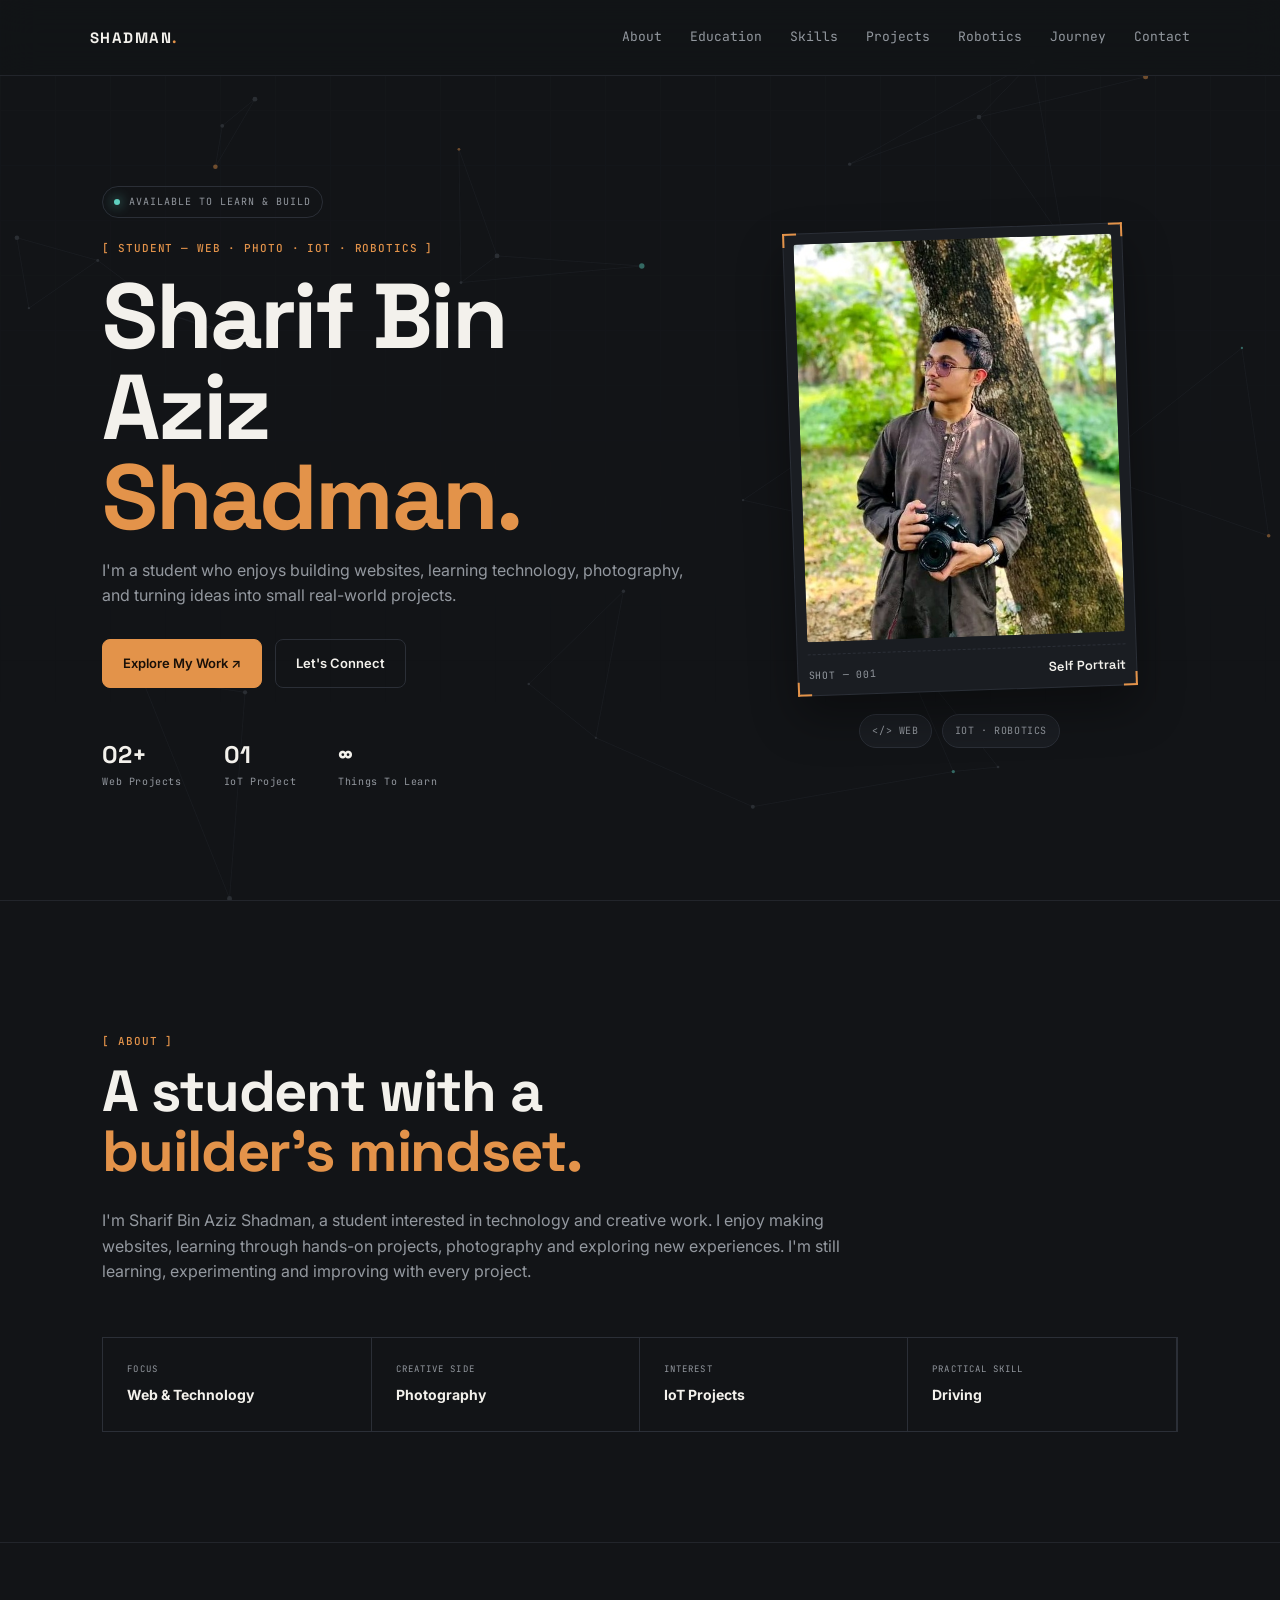
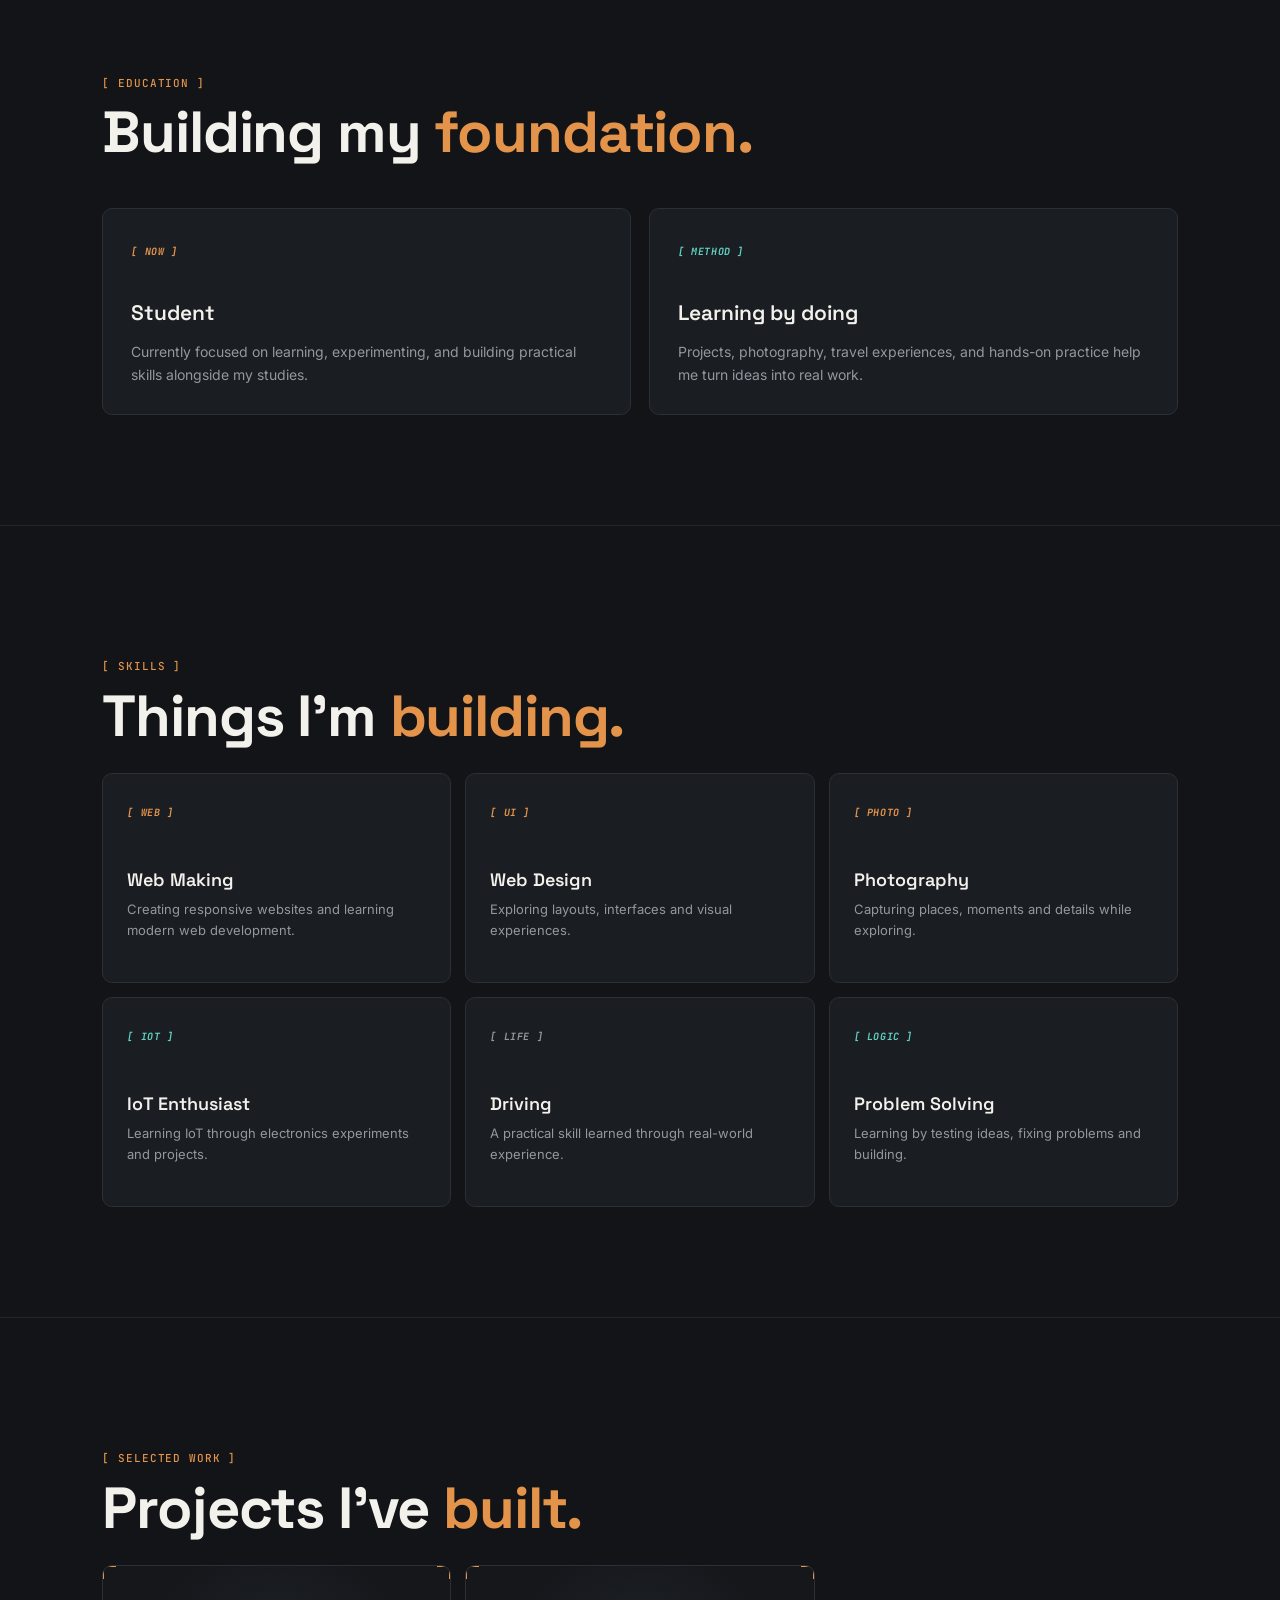
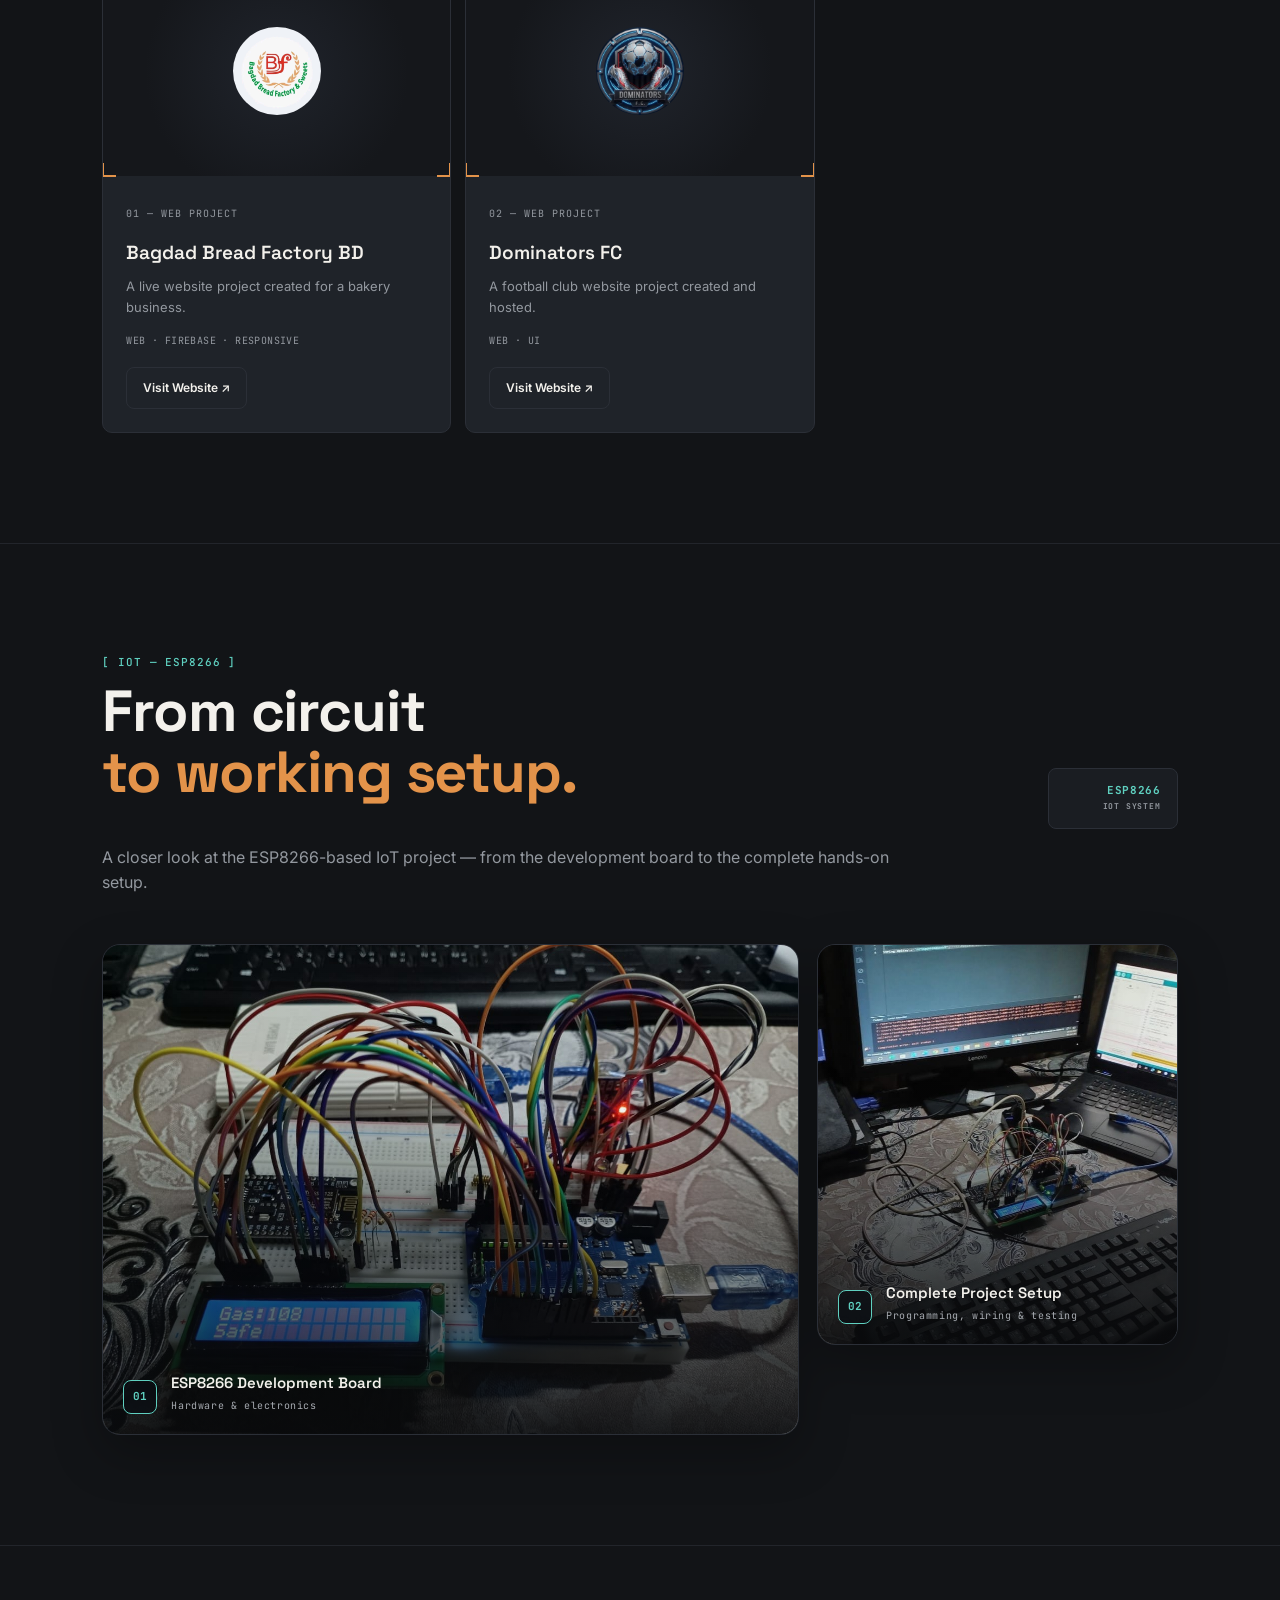
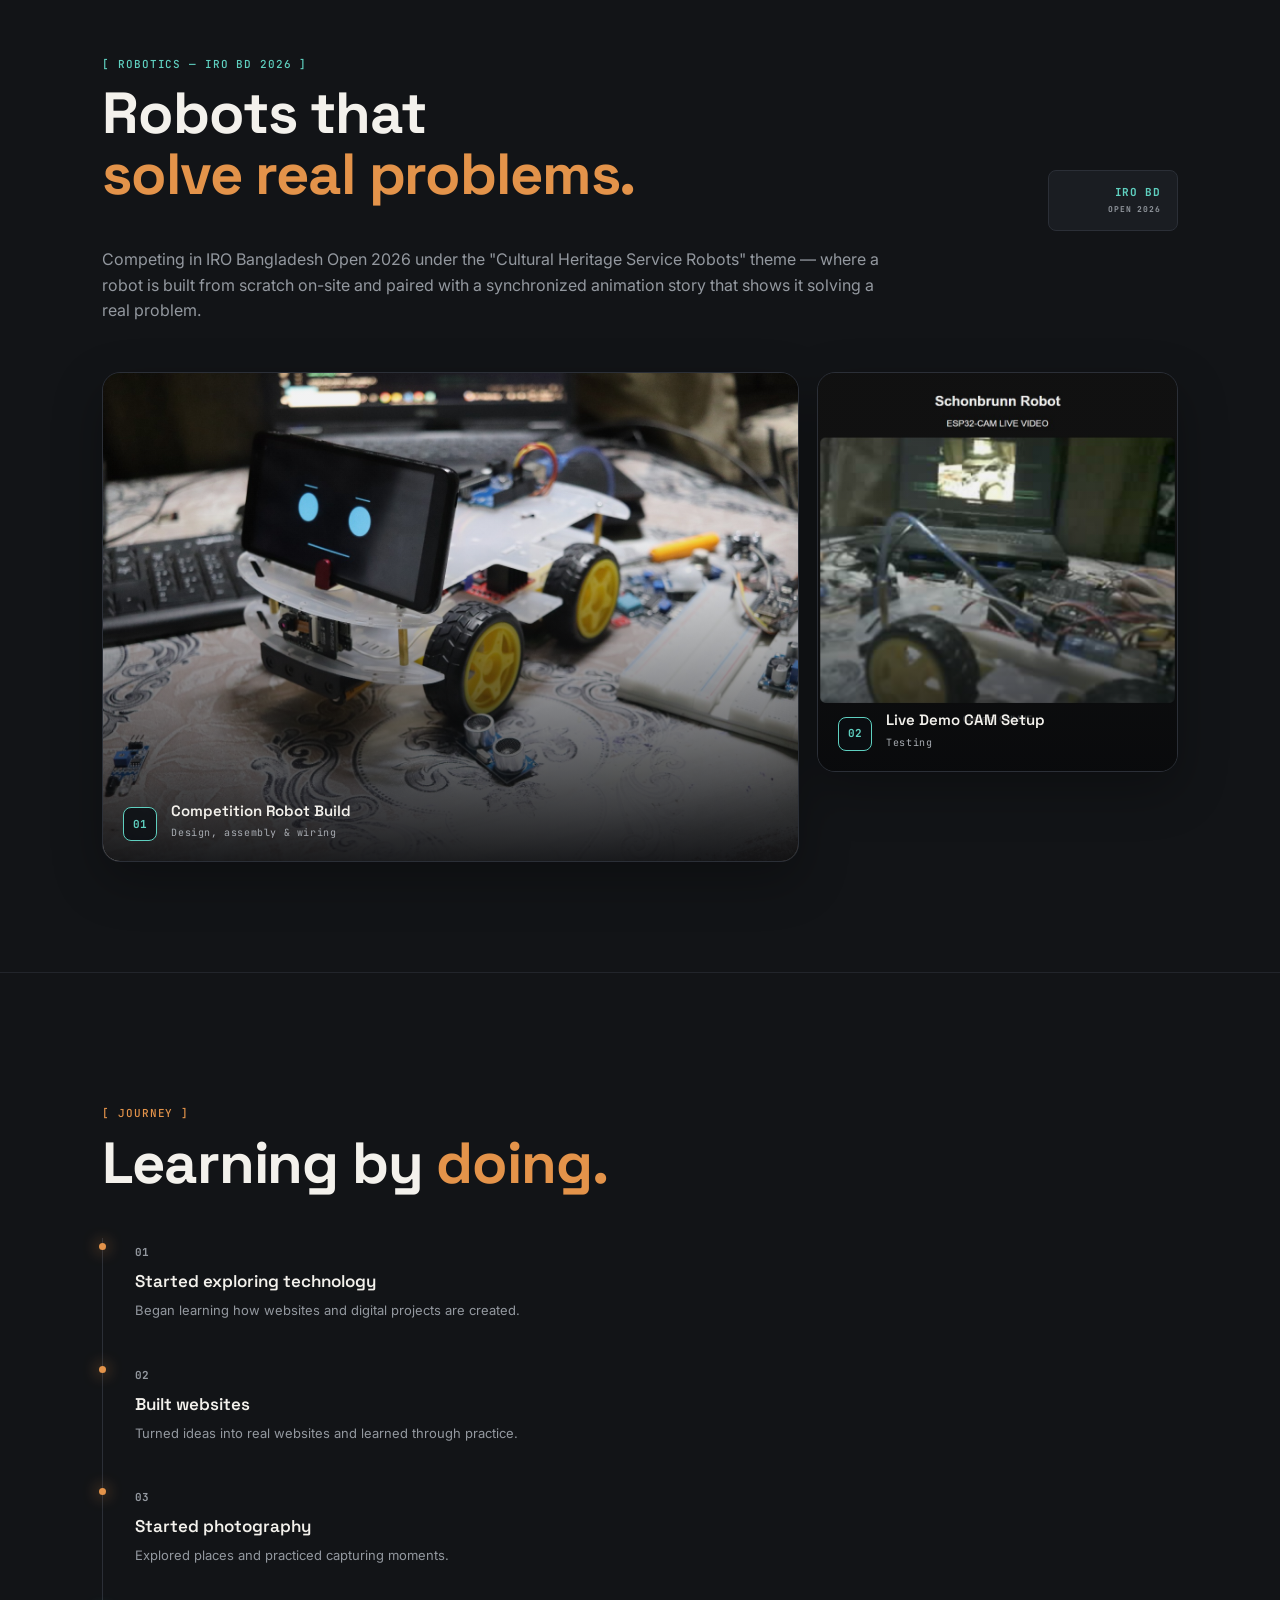
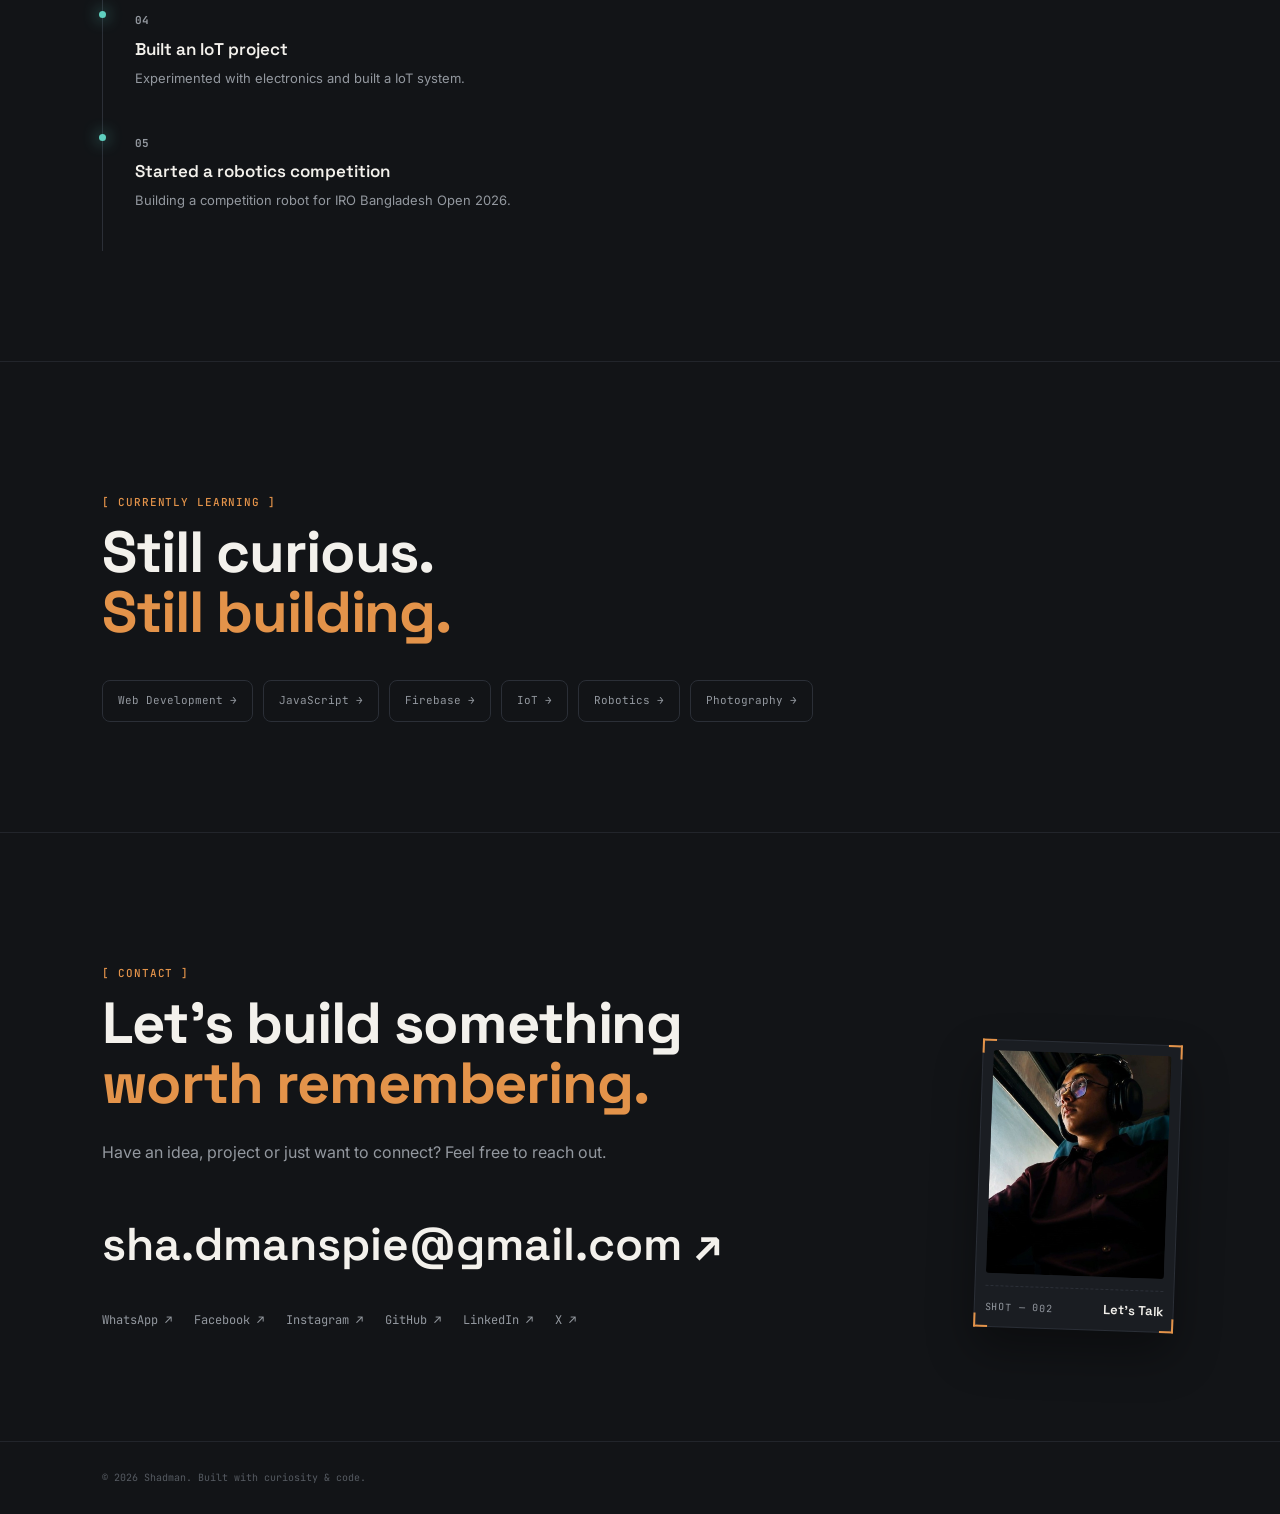
==== index.html @ 45607b8e "Add files via upload" ====
<!doctype html>
<html lang="en">
<head>
<meta charset="utf-8">
<meta name="viewport" content="width=device-width,initial-scale=1,viewport-fit=cover">

<title>Sharif Bin Aziz Shadman | Student, Web, IoT &amp; Robotics</title>

<meta name="description" content="Sharif Bin Aziz Shadman — a student from Bangladesh interested in web development, IoT, robotics, photography, and technology projects.">
<meta name="keywords" content="Sharif Bin Aziz Shadman, Shadman Sharif, Shadman, student from Bangladesh, web developer, web development, IoT, Internet of Things, robotics, robotics projects, technology projects, programming, photography, student portfolio, bdro, iro, Bangladesh student">

<meta name="author" content="Sharif Bin Aziz Shadman">
<meta name="robots" content="index, follow, max-image-preview:large">

<link rel="canonical" href="https://shadman-sharif.web.app/">

<link rel="icon" type="image/png" sizes="512x512" href="/img/favicon.png">
<link rel="apple-touch-icon" sizes="512x512" href="/img/favicon.png">

<meta property="og:type" content="profile">
<meta property="og:title" content="Sharif Bin Aziz Shadman | Student, Web, IoT &amp; Robotics">
<meta property="og:description" content="Sharif Bin Aziz Shadman — a student from Bangladesh interested in web development, IoT, robotics, photography, and technology projects.">
<meta property="og:image" content="https://shadman-sharif.web.app/img/profile.jpg">
<meta property="og:url" content="https://shadman-sharif.web.app/">
<meta property="og:site_name" content="Sharif Bin Aziz Shadman">

<meta name="twitter:card" content="summary_large_image">
<meta name="twitter:title" content="Sharif Bin Aziz Shadman | Student, Web, IoT &amp; Robotics">
<meta name="twitter:description" content="Sharif Bin Aziz Shadman — a student from Bangladesh interested in web development, IoT, robotics, photography, and technology projects.">
<meta name="twitter:image" content="https://shadman-sharif.web.app/img/profile.jpg">

<link rel="preconnect" href="https://fonts.googleapis.com">
<link rel="preconnect" href="https://fonts.gstatic.com" crossorigin>
<link href="https://fonts.googleapis.com/css2?family=Inter:wght@400;500;600;700&family=Space+Grotesk:wght@500;600;700&family=JetBrains+Mono:wght@400;500;700&display=swap" rel="stylesheet">

<link rel="stylesheet" href="css/style.css">

<script type="application/ld+json">
{
  "@context": "https://schema.org",
  "@type": "Person",
  "@id": "https://shadman-sharif.web.app/#person",
  "name": "Sharif Bin Aziz Shadman",
  "url": "https://shadman-sharif.web.app/",
  "image": "https://shadman-sharif.web.app/img/profile.jpg",
  "jobTitle": "Student",
  "description": "Student interested in web development, IoT, robotics, photography, and technology projects.",
  "sameAs": [
    "https://github.com/shadman-sharif",
    "https://www.linkedin.com/in/shadmansharif2010",
    "https://www.instagram.com/sha.dman_spie/",
    "https://www.facebook.com/sha.spie",
    "https://x.com/shadmansuiii"
  ]
}
</script>

<script type="application/ld+json">
{
  "@context": "https://schema.org",
  "@type": "WebSite",
  "@id": "https://shadman-sharif.web.app/#website",
  "url": "https://shadman-sharif.web.app/",
  "name": "Sharif Bin Aziz Shadman",
  "alternateName": [
    "Shadman",
    "Shadman Sharif",
    "Sharif Shadman"
  ],
  "description": "Sharif Bin Aziz Shadman."
}
</script>
</head>
<body>

<div id="progress"></div>
<div class="grid-bg"></div>
<canvas id="network"></canvas>

<header class="nav"><a class="brand" href="#home">SHADMAN<span>.</span></a><button class="menu">☰</button>
<nav><a href="#about">About</a><a href="#education">Education</a><a href="#skills">Skills</a><a href="#projects">Projects</a><a href="#robotics">Robotics</a><a href="#journey">Journey</a><a href="#contact">Contact</a></nav></header>

<main>
<section id="home" class="hero">
<div class="hero-copy reveal">
<div class="status"><i></i> AVAILABLE TO LEARN & BUILD</div>
<p class="eyebrow">[ STUDENT — WEB · PHOTO · IOT · ROBOTICS ]</p>
<h1>Sharif Bin Aziz<br><span>Shadman.</span></h1>
<p class="lead">I'm a student who enjoys building websites, learning technology, photography, and turning ideas into small real-world projects.</p>
<div class="actions"><a class="btn primary" href="#projects">Explore My Work ↗</a><a class="btn ghost" href="#contact">Let's Connect</a></div>
<div class="stats"><div><b>02+</b><span>Web Projects</span></div><div><b>01</b><span>IoT Project</span></div><div><b>∞</b><span>Things To Learn</span></div></div>
</div>
<div class="hero-visual reveal">
<div class="frame hero-frame">
<div class="frame-img"><img src="img/profile.jpg" alt="Sharif Bin Aziz Shadman"></div>
<span class="corner tl"></span><span class="corner tr"></span><span class="corner bl"></span><span class="corner br"></span>
<div class="frame-cap simple"><span>SHOT — 001</span><b>Self Portrait</b></div>
</div>
<div class="hero-chips"><span>&lt;/&gt; WEB</span><span>IOT · ROBOTICS</span></div>
</div>
</section>

<section id="about" class="section reveal"><p class="eyebrow">[ ABOUT ]</p><h2>A student with a<br><span>builder's mindset.</span></h2>
<p class="wide">I'm Sharif Bin Aziz Shadman, a student interested in technology and creative work. I enjoy making websites, learning through hands-on projects, photography and exploring new experiences. I'm still learning, experimenting and improving with every project.</p>
<div class="info"><div><small>FOCUS</small><b>Web &amp; Technology</b></div><div><small>CREATIVE SIDE</small><b>Photography</b></div><div><small>INTEREST</small><b>IoT Projects</b></div><div><small>PRACTICAL SKILL</small><b>Driving</b></div></div></section>

<section id="education" class="section"><p class="eyebrow reveal">[ EDUCATION ]</p><h2 class="reveal">Building my <span>foundation.</span></h2>
<div class="edu-grid">
<article class="edu-card reveal"><em class="tag copper">[ NOW ]</em><h3>Student</h3><p>Currently focused on learning, experimenting, and building practical skills alongside my studies.</p></article>
<article class="edu-card reveal"><em class="tag cyan">[ METHOD ]</em><h3>Learning by doing</h3><p>Projects, photography, travel experiences, and hands-on practice help me turn ideas into real work.</p></article>
</div></section>

<section id="skills" class="section"><p class="eyebrow reveal">[ SKILLS ]</p><h2 class="reveal">Things I'm <span>building.</span></h2>
<div class="cards">
<article class="card reveal"><em class="tag copper">[ WEB ]</em><h3>Web Making</h3><p>Creating responsive websites and learning modern web development.</p></article>
<article class="card reveal"><em class="tag copper">[ UI ]</em><h3>Web Design</h3><p>Exploring layouts, interfaces and visual experiences.</p></article>
<article class="card reveal"><em class="tag copper">[ PHOTO ]</em><h3>Photography</h3><p>Capturing places, moments and details while exploring.</p></article>
<article class="card reveal"><em class="tag cyan">[ IOT ]</em><h3>IoT Enthusiast</h3><p>Learning IoT through electronics experiments and projects.</p></article>
<article class="card reveal"><em class="tag neutral">[ LIFE ]</em><h3>Driving</h3><p>A practical skill learned through real-world experience.</p></article>
<article class="card reveal"><em class="tag cyan">[ LOGIC ]</em><h3>Problem Solving</h3><p>Learning by testing ideas, fixing problems and building.</p></article>
</div></section>

<section id="projects" class="section">
<p class="eyebrow reveal">[ SELECTED WORK ]</p>
<h2 class="reveal">Projects I've <span>built.</span></h2>
<div class="projects">
<article class="project reveal">
<div class="art"><img src="img/bagdad-bread-factory-logo.png" alt="Bagdad Bread Factory & Sweets logo" style="width:88px;height:88px;object-fit:contain;border-radius:50%">
<span class="corner tl"></span><span class="corner tr"></span><span class="corner bl"></span><span class="corner br"></span></div>
<div class="body">
<small>01 — WEB PROJECT</small>
<h3>Bagdad Bread Factory BD</h3>
<p>A live website project created for a bakery business.</p>
<div class="tags">WEB · FIREBASE · RESPONSIVE</div>
<a class="proj-btn" href="https://bagdadbreadfactorybd.web.app/" target="_blank" rel="noopener">Visit Website ↗</a>
</div>
</article>
<article class="project reveal">
<div class="art"><img src="img/dominators-fc-logo.jpg" alt="Dominators FC logo" style="width:88px;height:88px;object-fit:cover;border-radius:50%">
<span class="corner tl"></span><span class="corner tr"></span><span class="corner bl"></span><span class="corner br"></span></div>
<div class="body">
<small>02 — WEB PROJECT</small>
<h3>Dominators FC</h3>
<p>A football club website project created and hosted.</p>
<div class="tags">WEB · UI</div>
<a class="proj-btn" href="https://dominatorsfcbd.web.app/" target="_blank" rel="noopener">Visit Website ↗</a>
</div>
</article>
</div>
</section>

<section id="iot-showcase" class="section iot-showcase">
<div class="iot-heading reveal">
<div><p class="eyebrow cyan-text">[ IOT — ESP8266 ]</p><h2>From circuit<br><span>to working setup.</span></h2></div>
<div class="iot-label">ESP8266<br><span>IOT SYSTEM</span></div>
</div>
<p class="wide reveal">A closer look at the ESP8266-based IoT project — from the development board to the complete hands-on setup.</p>
<div class="iot-gallery">
<figure class="iot-main reveal">
<div class="iot-image"><img src="img/iot-esp8266.jpg" alt="IoT development board"></div>
<figcaption><div class="iot-index">01</div><div><b>ESP8266 Development Board</b><small>Hardware &amp; electronics</small></div></figcaption>
</figure>
<figure class="iot-side reveal">
<div class="iot-image"><img src="img/iot-project-setup.jpg" alt="IoT project setup with computer and electronics"></div>
<figcaption><div class="iot-index">02</div><div><b>Complete Project Setup</b><small>Programming, wiring &amp; testing</small></div></figcaption>
</figure>
</div>
</section>

<section id="robotics" class="section iot-showcase">
<div class="iot-heading reveal">
<div><p class="eyebrow cyan-text">[ ROBOTICS — IRO BD 2026 ]</p><h2>Robots that<br><span>solve real problems.</span></h2></div>
<div class="iot-label">IRO BD<br><span>OPEN 2026</span></div>
</div>
<p class="wide reveal">Competing in IRO Bangladesh Open 2026 under the "Cultural Heritage Service Robots" theme — where a robot is built from scratch on-site and paired with a synchronized animation story that shows it solving a real problem.</p>
<div class="iot-gallery">
<figure class="iot-main reveal">
<div class="iot-image"><img src="img/robotics-build.jpg" alt="Robotics competition build in progress"></div>
<figcaption><div class="iot-index">01</div><div><b>Competition Robot Build</b><small>Design, assembly &amp; wiring</small></div></figcaption>
</figure>
<figure class="iot-side reveal">
<div class="iot-image"><img src="img/robotics-demo.jpg" alt="Robotics project demo setup"></div>
<figcaption><div class="iot-index">02</div><div><b>Live Demo CAM Setup</b><small>Testing</small></div></figcaption>
</figure>
</div>
</section>

<section id="journey" class="section"><p class="eyebrow reveal">[ JOURNEY ]</p><h2 class="reveal">Learning by <span>doing.</span></h2>
<div class="timeline">
<div class="reveal"><b>01</b><h3>Started exploring technology</h3><p>Began learning how websites and digital projects are created.</p></div>
<div class="reveal"><b>02</b><h3>Built websites</h3><p>Turned ideas into real websites and learned through practice.</p></div>
<div class="reveal"><b>03</b><h3>Started photography</h3><p>Explored places and practiced capturing moments.</p></div>
<div class="reveal digital"><b>04</b><h3>Built an IoT project</h3><p>Experimented with electronics and built a IoT system.</p></div>
<div class="reveal digital"><b>05</b><h3>Started a robotics competition</h3><p>Building a competition robot for IRO Bangladesh Open 2026.</p></div>
</div></section>

<section class="section"><p class="eyebrow reveal">[ CURRENTLY LEARNING ]</p><h2 class="reveal">Still curious.<br><span>Still building.</span></h2><div class="learn reveal"><span>Web Development →</span><span>JavaScript →</span><span>Firebase →</span><span>IoT →</span><span>Robotics →</span><span>Photography →</span></div></section>

<section id="contact" class="section contact reveal">
<div class="contact-grid">
<div class="contact-copy">
<p class="eyebrow">[ CONTACT ]</p><h2>Let's build something<br><span>worth remembering.</span></h2><p class="wide">Have an idea, project or just want to connect? Feel free to reach out.</p>
<a class="email" href="mailto:sha.dmanspie@gmail.com">sha.dmanspie@gmail.com ↗</a>
<div class="socials"><a href="https://wa.me/8801611683303">WhatsApp ↗</a><a href="https://www.facebook.com/sha.spie">Facebook ↗</a><a href="https://www.instagram.com/sha.dman_spie/">Instagram ↗</a><a href="https://github.com/shadman-sharif">GitHub ↗</a><a href="https://www.linkedin.com/in/shadmansharif2010">LinkedIn ↗</a><a href="https://x.com/shadmansuiii">X ↗</a></div>
</div>
<div class="frame contact-frame">
<div class="frame-img"><img src="img/profile-placeholder.jpg" alt="Sharif Bin Aziz Shadman"></div>
<span class="corner tl"></span><span class="corner tr"></span><span class="corner bl"></span><span class="corner br"></span>
<div class="frame-cap simple"><span>SHOT — 002</span><b>Let's Talk</b></div>
</div>
</div>
</section>
</main>
<footer>© 2026 Shadman. Built with curiosity &amp; code.</footer>
<script src="js/script.js"></script>
</body>
</html>
---- css/style.css ----
:root{
  --bg:#121417;--panel:#1a1d22;--panel-alt:#1f2329;--line:#2b2f37;--line-soft:#22252b;
  --ink:#f3f1ec;--muted:#93989f;
  --copper:#e3934a;--cyan:#5fd0c0;
  --display:'Space Grotesk',Arial,sans-serif;--body:'Inter',Arial,sans-serif;--mono:'JetBrains Mono',monospace;
}
*{box-sizing:border-box}html{scroll-behavior:smooth}
body{margin:0;background:var(--bg);color:var(--ink);font-family:var(--body);line-height:1.6;overflow-x:hidden}
a{color:inherit;text-decoration:none}img{max-width:100%;display:block}
#progress{position:fixed;top:0;left:0;height:2px;width:0;background:var(--copper);z-index:100;box-shadow:0 0 14px var(--copper)}
.grid-bg{position:fixed;inset:0;z-index:-4;opacity:.16;background-image:linear-gradient(#252a30 1px,transparent 1px),linear-gradient(90deg,#252a30 1px,transparent 1px);background-size:55px 55px;mask-image:linear-gradient(#000,transparent 80%)}
#network{position:fixed;inset:0;width:100%;height:100%;z-index:-3;pointer-events:none;opacity:.45}

.nav{height:76px;position:sticky;top:0;z-index:50;padding:0 7%;display:flex;align-items:center;justify-content:space-between;background:#121417cc;backdrop-filter:blur(18px);border-bottom:1px solid var(--line-soft)}
.brand{font-family:var(--display);font-weight:700;letter-spacing:.1em;font-size:15px}
.brand span{color:var(--copper)}
.nav nav{display:flex;gap:28px;color:var(--muted);font-size:13px;font-family:var(--mono)}
.nav nav a:hover{color:var(--copper)}
.menu{display:none;background:none;border:0;color:var(--ink);font-size:23px}

/* ---------- Hero ---------- */
.hero{min-height:calc(100vh - 76px);padding:85px 8%;display:grid;grid-template-columns:1.15fr .85fr;align-items:center;gap:50px}
.status{display:inline-flex;gap:9px;align-items:center;padding:7px 11px;border:1px solid var(--line);border-radius:99px;color:var(--muted);font-size:10px;font-family:var(--mono);letter-spacing:.1em}
.status i{width:6px;height:6px;border-radius:50%;background:var(--cyan);box-shadow:0 0 12px var(--cyan);animation:pulse 1.8s infinite}
.eyebrow{font-family:var(--mono);font-size:11px;letter-spacing:.08em;color:var(--copper);font-weight:500;margin:22px 0 10px}
.eyebrow.cyan-text{color:var(--cyan)}
.hero h1{font-family:var(--display);font-weight:700;font-size:clamp(48px,7.5vw,92px);line-height:.98;letter-spacing:-.03em;margin:14px 0}
.hero h1 span,h2 span{color:var(--copper)}
.lead,.wide{max-width:790px;color:var(--muted);font-size:16px}
.actions{display:flex;gap:13px;margin:30px 0;flex-wrap:wrap}
.btn{padding:13px 20px;border:1px solid var(--line);border-radius:8px;font-weight:600;font-size:13px;transition:.3s}
.btn:hover,.card:hover,.project:hover{transform:translateY(-6px)}
.primary{background:var(--copper);color:#191008;border-color:var(--copper)}
.ghost:hover{border-color:var(--copper);color:var(--copper)}
.stats{display:flex;gap:42px;margin-top:48px;flex-wrap:wrap}
.stats div{display:flex;flex-direction:column}
.stats b{font-family:var(--display);font-size:24px}
.stats span{font-family:var(--mono);font-size:10px;color:var(--muted);letter-spacing:.06em}

.hero-visual{display:flex;flex-direction:column;align-items:center;gap:22px}
.hero-chips{display:flex;gap:10px;flex-wrap:wrap;justify-content:center}
.hero-chips span{font-family:var(--mono);font-size:10px;letter-spacing:.06em;color:var(--muted);border:1px solid var(--line);padding:8px 12px;border-radius:99px;background:var(--panel)}

/* ---------- Frame component (signature element) ---------- */
.frame{position:relative;border:1px solid var(--line);border-radius:8px;background:var(--panel);padding:10px;box-shadow:0 22px 45px rgba(0,0,0,.35)}
.frame-img{border-radius:3px;overflow:hidden;background:#0d0f12}
.frame-img img{width:100%;height:100%;object-fit:cover;display:block}
.corner{position:absolute;width:14px;height:14px;pointer-events:none;--cc:var(--copper)}
.corner.tl{top:-1px;left:-1px;border-top:2px solid var(--cc);border-left:2px solid var(--cc)}
.corner.tr{top:-1px;right:-1px;border-top:2px solid var(--cc);border-right:2px solid var(--cc)}
.corner.bl{bottom:-1px;left:-1px;border-bottom:2px solid var(--cc);border-left:2px solid var(--cc)}
.corner.br{bottom:-1px;right:-1px;border-bottom:2px solid var(--cc);border-right:2px solid var(--cc)}
.frame--cyan .corner{--cc:var(--cyan)}
.frame-cap{display:flex;gap:12px;align-items:flex-start;margin-top:12px;padding-top:10px;border-top:1px dashed var(--line)}
.frame-cap.simple{justify-content:space-between;align-items:baseline}
.frame-cap.simple span{font-family:var(--mono);font-size:10px;letter-spacing:.08em;color:var(--muted)}
.frame-cap.simple b{font-family:var(--display);font-size:13px;font-weight:600;color:var(--ink)}
.fc-index{font-family:var(--mono);font-size:11px;color:var(--copper);font-weight:700;flex:0 0 auto}
.frame--cyan .fc-index{color:var(--cyan)}
.fc-text b{display:block;font-family:var(--display);font-size:14px;font-weight:600;color:var(--ink)}
.fc-text small{display:block;margin-top:3px;font-family:var(--mono);font-size:9px;letter-spacing:.07em;color:var(--muted);text-transform:uppercase}

.hero-frame{width:clamp(250px,30vw,340px);transform:rotate(-2deg);transition:transform .5s ease}
.hero-frame:hover{transform:rotate(0)}
.hero-frame .frame-img{aspect-ratio:4/5}

.contact-frame{width:clamp(150px,18vw,200px);transform:rotate(2deg);transition:transform .5s ease;flex:0 0 auto}
.contact-frame:hover{transform:rotate(0)}
.contact-frame .frame-img{aspect-ratio:4/5}

/* ---------- Sections ---------- */
.section{padding:110px 8%;border-top:1px solid var(--line-soft)}
.section h2{font-family:var(--display);font-weight:700;font-size:clamp(34px,4.6vw,58px);line-height:1.04;letter-spacing:-.02em;margin:8px 0 27px}
.info{display:grid;grid-template-columns:repeat(4,1fr);margin-top:52px;border:1px solid var(--line)}
.info div{padding:24px;border-right:1px solid var(--line)}
.info small{display:block;color:var(--muted);font-family:var(--mono);font-size:9px;letter-spacing:.12em}
.info b{display:block;margin-top:8px;font-size:14px}
.cards,.projects{display:grid;grid-template-columns:repeat(3,1fr);gap:14px}

.tag{display:inline-block;font-family:var(--mono);font-size:10px;font-weight:700;letter-spacing:.06em;color:var(--copper)}
.tag.cyan{color:var(--cyan)}
.tag.neutral{color:var(--muted)}

.edu-grid{display:grid;grid-template-columns:repeat(2,1fr);gap:18px;margin-top:45px}
.edu-card{border:1px solid var(--line);background:var(--panel);border-radius:10px;padding:28px;transition:.3s}
.edu-card:hover{transform:translateY(-6px);border-color:#3a4048}
.edu-card h3{font-family:var(--display);font-size:21px;margin:34px 0 10px;font-weight:600}
.edu-card p{color:var(--muted);font-size:14px;margin:0;line-height:1.65}

.card,.project{border:1px solid var(--line);background:var(--panel);border-radius:10px;transition:.3s;overflow:hidden}
.card{min-height:210px;padding:24px}
.card h3{font-family:var(--display);font-size:18px;margin:42px 0 5px;font-weight:600}
.card p,.project p{color:var(--muted);font-size:13px;margin:0}
.project{background:var(--panel-alt)}
.art{height:210px;display:grid;place-items:center;background:radial-gradient(circle,#20242c,#15171b 65%);position:relative}
.body{padding:23px}
.project small{font-family:var(--mono);font-size:10px;color:var(--muted);letter-spacing:.1em}
.project h3{font-family:var(--display);font-size:19px;margin:14px 0 7px;font-weight:600}
.tags{margin-top:16px;color:var(--muted);font-family:var(--mono);font-size:10px;letter-spacing:.04em}
.proj-btn{display:inline-flex;align-items:center;gap:6px;margin-top:18px;padding:10px 16px;border:1px solid var(--line);border-radius:8px;font-size:12px;font-weight:600;color:var(--ink);transition:.3s}
.proj-btn:hover{background:var(--copper);border-color:var(--copper);color:#191008;transform:translateY(-3px)}

/* ---------- Timeline ---------- */
.timeline{max-width:800px;border-left:1px solid var(--line);margin-top:45px}
.timeline>div{padding:0 0 40px 32px;position:relative}
.timeline>div:before{content:"";position:absolute;left:-4px;top:5px;width:7px;height:7px;background:var(--copper);border-radius:50%;box-shadow:0 0 15px var(--copper)}
.timeline>div.digital:before{background:var(--cyan);box-shadow:0 0 15px var(--cyan)}
.timeline b{font-family:var(--mono);font-size:11px;color:var(--muted)}
.timeline h3{font-family:var(--display);margin:4px 0 5px;font-weight:600;font-size:17px}
.timeline p{color:var(--muted);font-size:13px;margin:0}

.learn{display:flex;flex-wrap:wrap;gap:10px;margin-top:38px}
.learn span{padding:11px 15px;border:1px solid var(--line);border-radius:8px;color:var(--muted);font-family:var(--mono);font-size:11px}
.email{display:inline-block;font-family:var(--display);font-size:clamp(24px,3.6vw,46px);font-weight:600;margin:26px 0 30px}
.email:hover{color:var(--copper)}
.socials{display:flex;gap:22px;color:var(--muted);font-family:var(--mono);font-size:12px;flex-wrap:wrap}
.socials a:hover{color:var(--copper)}
footer{padding:28px 8%;border-top:1px solid var(--line-soft);color:#565b62;font-family:var(--mono);font-size:10px}
.reveal{opacity:0;transform:translateY(25px);transition:.75s}
.reveal.show{opacity:1;transform:none}
@keyframes pulse{50%{opacity:.4;transform:scale(.7)}}

/* ---------- IoT / Robotics showcase ---------- */
.iot-showcase{position:relative}
.iot-heading{display:flex;align-items:flex-end;justify-content:space-between;gap:35px}
.iot-heading .eyebrow{margin-top:0}
.iot-label{min-width:130px;padding:14px 16px;border:1px solid var(--line);border-radius:8px;background:var(--panel);color:var(--cyan);font-family:var(--mono);font-size:11px;line-height:1.4;letter-spacing:.06em;font-weight:700;text-align:right}
.iot-label span{color:var(--muted);font-size:8px;letter-spacing:.1em}
.iot-gallery{display:grid;grid-template-columns:1.45fr .75fr;gap:18px;margin-top:48px}
.iot-gallery figure{margin:0;position:relative;overflow:hidden;border:1px solid var(--line);border-radius:18px;background:var(--panel);box-shadow:0 18px 50px rgba(0,0,0,.28);isolation:isolate}
.iot-gallery .iot-main{aspect-ratio:1.42/1}
.iot-gallery .iot-side{aspect-ratio:.9/1}
.iot-image{position:absolute;inset:0;overflow:hidden}
.iot-gallery img{width:100%;height:100%;object-fit:cover;display:block;transition:transform .8s cubic-bezier(.2,.7,.2,1),filter .8s ease}
.iot-gallery figure:after{content:"";position:absolute;inset:0;background:linear-gradient(180deg,rgba(9,10,12,.05) 35%,rgba(9,10,12,.92) 100%);z-index:1;pointer-events:none}
.iot-gallery figure:hover img{transform:scale(1.045);filter:brightness(1.08)}
.iot-gallery figcaption{position:absolute;left:20px;right:20px;bottom:20px;display:flex;align-items:flex-end;gap:14px;z-index:2}
.iot-index{width:34px;height:34px;display:grid;place-items:center;flex:0 0 34px;border:1px solid var(--cyan);border-radius:8px;background:#0b0e13cc;color:var(--cyan);font-family:var(--mono);font-size:11px;font-weight:700;backdrop-filter:blur(10px)}
.iot-gallery figcaption b{display:block;font-family:var(--display);font-size:15px;font-weight:600;line-height:1.25;color:var(--ink)}
.iot-gallery figcaption small{display:block;margin-top:5px;font-family:var(--mono);color:#a7abb1;font-size:10px;letter-spacing:.06em}
@media(max-width:850px){.iot-gallery .iot-main,.iot-gallery .iot-side{aspect-ratio:1.3/1}}
@media(hover:none){.iot-gallery figure:hover img{transform:none;filter:none}}

/* ---------- Contact ---------- */
.contact-grid{display:flex;justify-content:space-between;align-items:flex-end;gap:40px;flex-wrap:wrap}

/* ---------- Responsive ---------- */
@media(max-width:850px){
  .nav{padding:0 6%}.nav nav{display:none}.menu{display:block}
  .nav nav.open{display:flex;position:absolute;right:6%;top:68px;flex-direction:column;padding:12px;background:var(--panel);border:1px solid var(--line);border-radius:10px}
  .nav nav.open a{padding:9px 13px}
  .hero{grid-template-columns:1fr;padding:70px 6%;min-height:auto;padding-bottom:60px}
  .hero-visual{margin-top:20px}
  .section{padding:80px 6%}
  .cards,.projects{grid-template-columns:1fr}
  .edu-grid{grid-template-columns:1fr}
  .info{grid-template-columns:1fr 1fr}
  .iot-heading{align-items:flex-start;flex-direction:column;gap:16px}
  .iot-label{text-align:left;width:100%}
  .iot-gallery{grid-template-columns:1fr;margin-top:32px}
  .contact-grid{flex-direction:column;align-items:flex-start}
  .contact-frame{order:-1}
}
@media(max-width:520px){
  .hero h1{font-size:44px}
  .stats{gap:18px}
  .info,.gallery{grid-template-columns:1fr}
  .info div{border-right:0;border-bottom:1px solid var(--line)}
  .email{font-size:24px;word-break:break-word}
  .hero-frame{width:220px}
  .contact-frame{width:150px}
}
@media(hover:none){.btn:hover,.card:hover,.project:hover,.edu-card:hover,.proj-btn:hover,.hero-frame:hover,.contact-frame:hover{transform:none}}
html{-webkit-text-size-adjust:100%}
button,a{-webkit-tap-highlight-color:transparent}
.wide,.lead,.card p,.project p,.timeline p,.edu-card p{overflow-wrap:break-word}
@media(min-width:1600px){.hero,.section{max-width:1500px;margin:0 auto}.nav>*{max-width:1500px}}
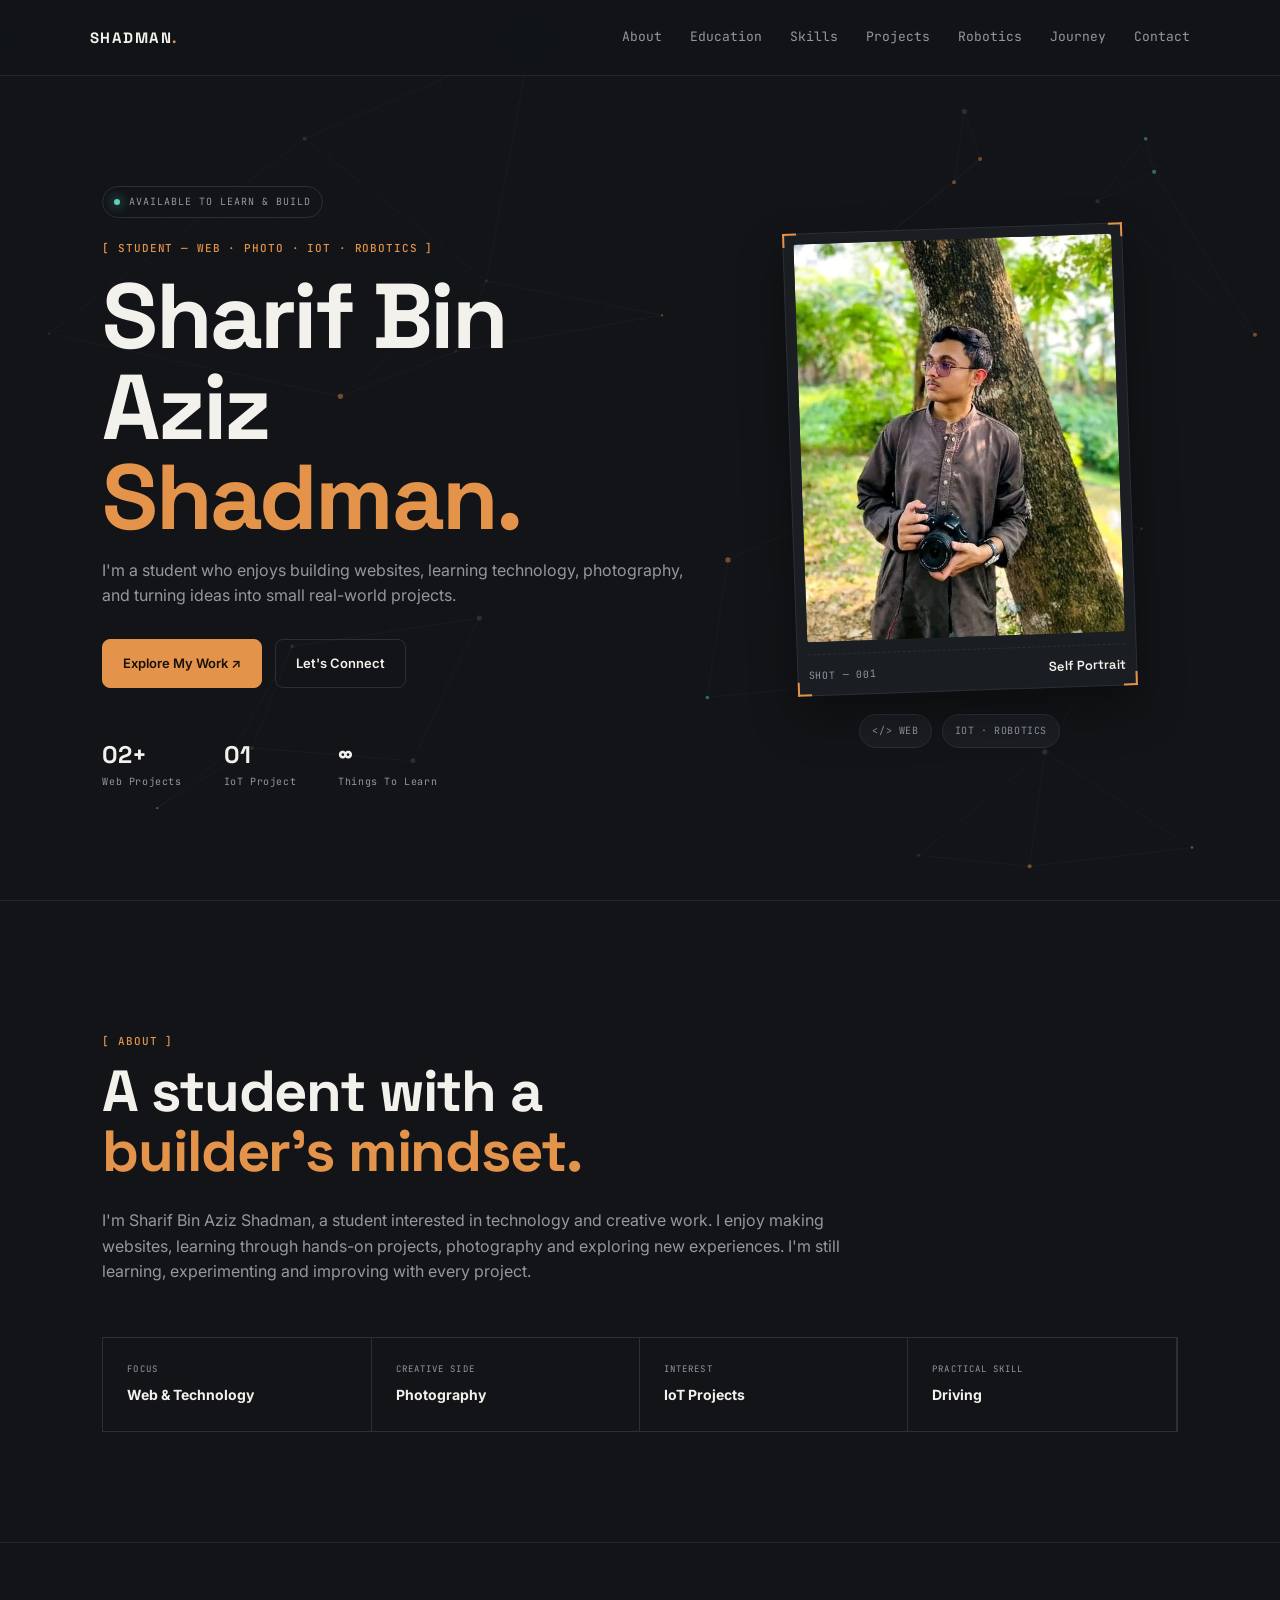
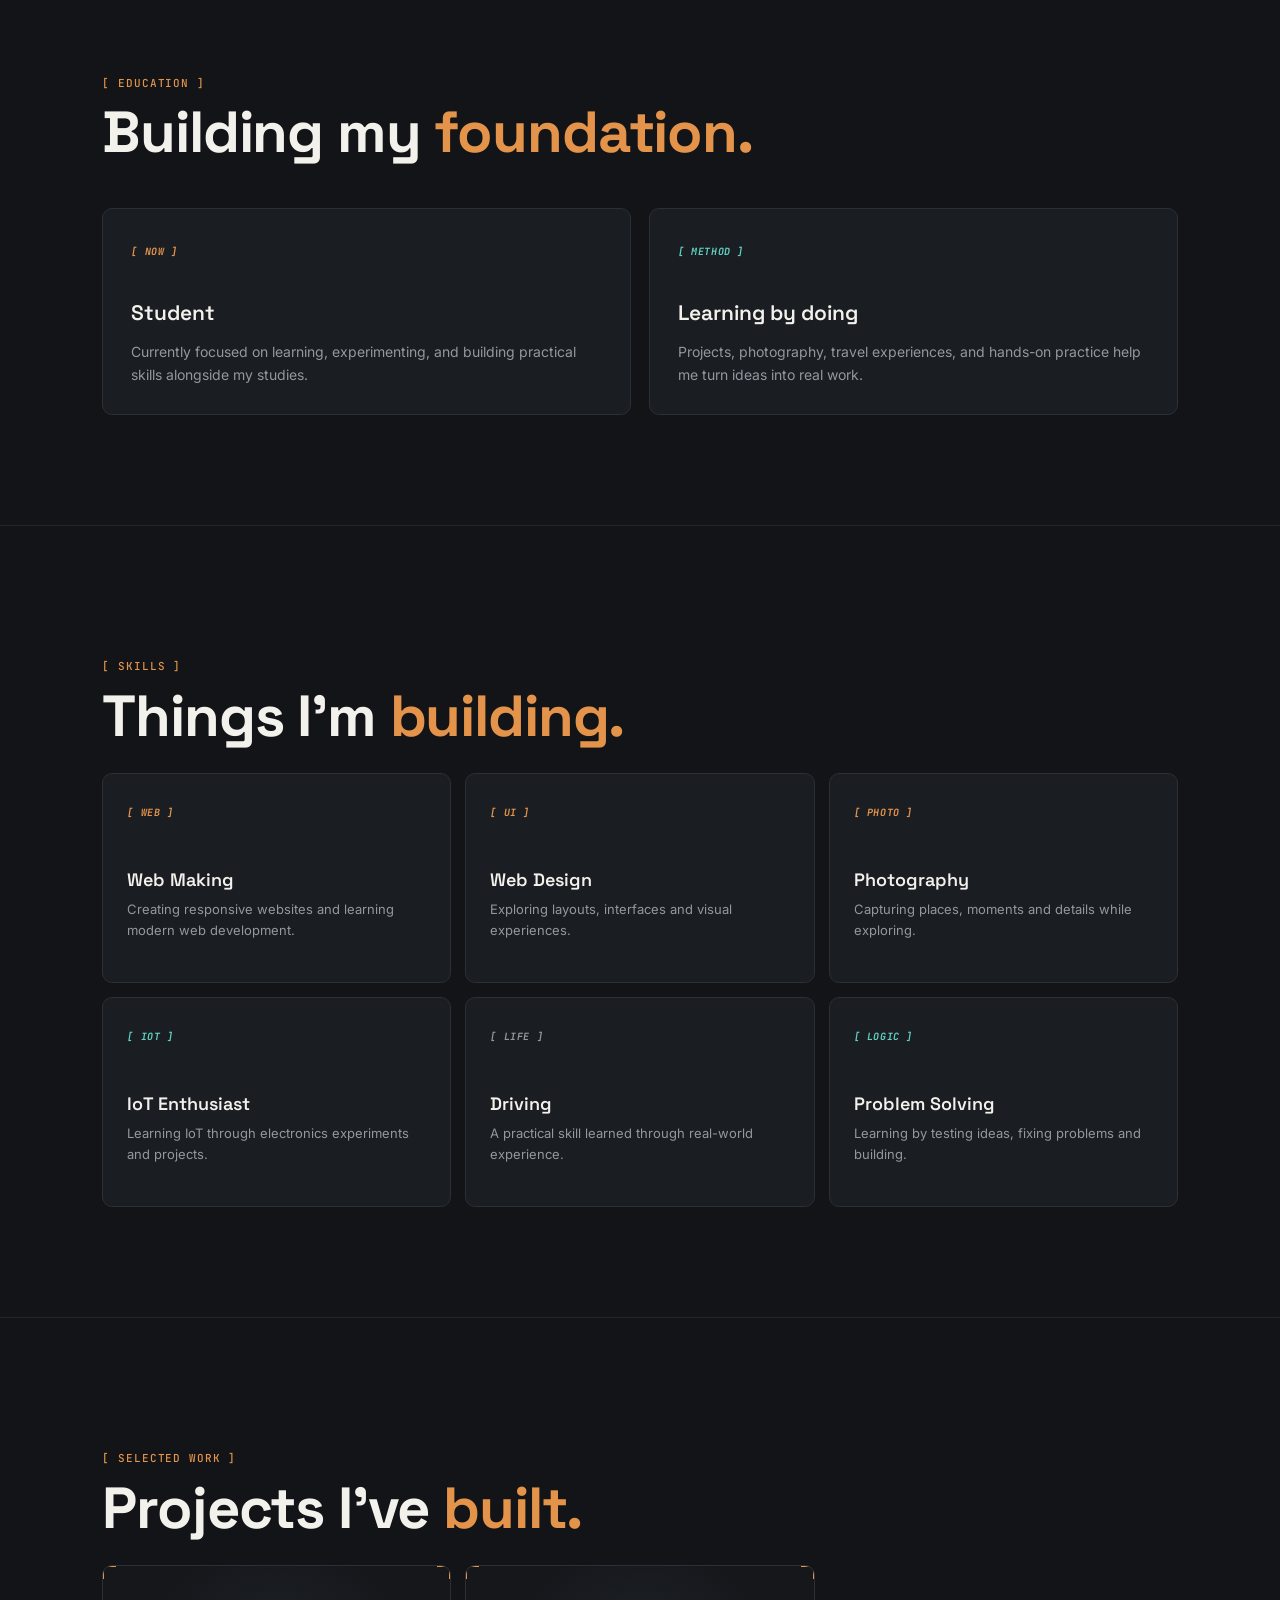
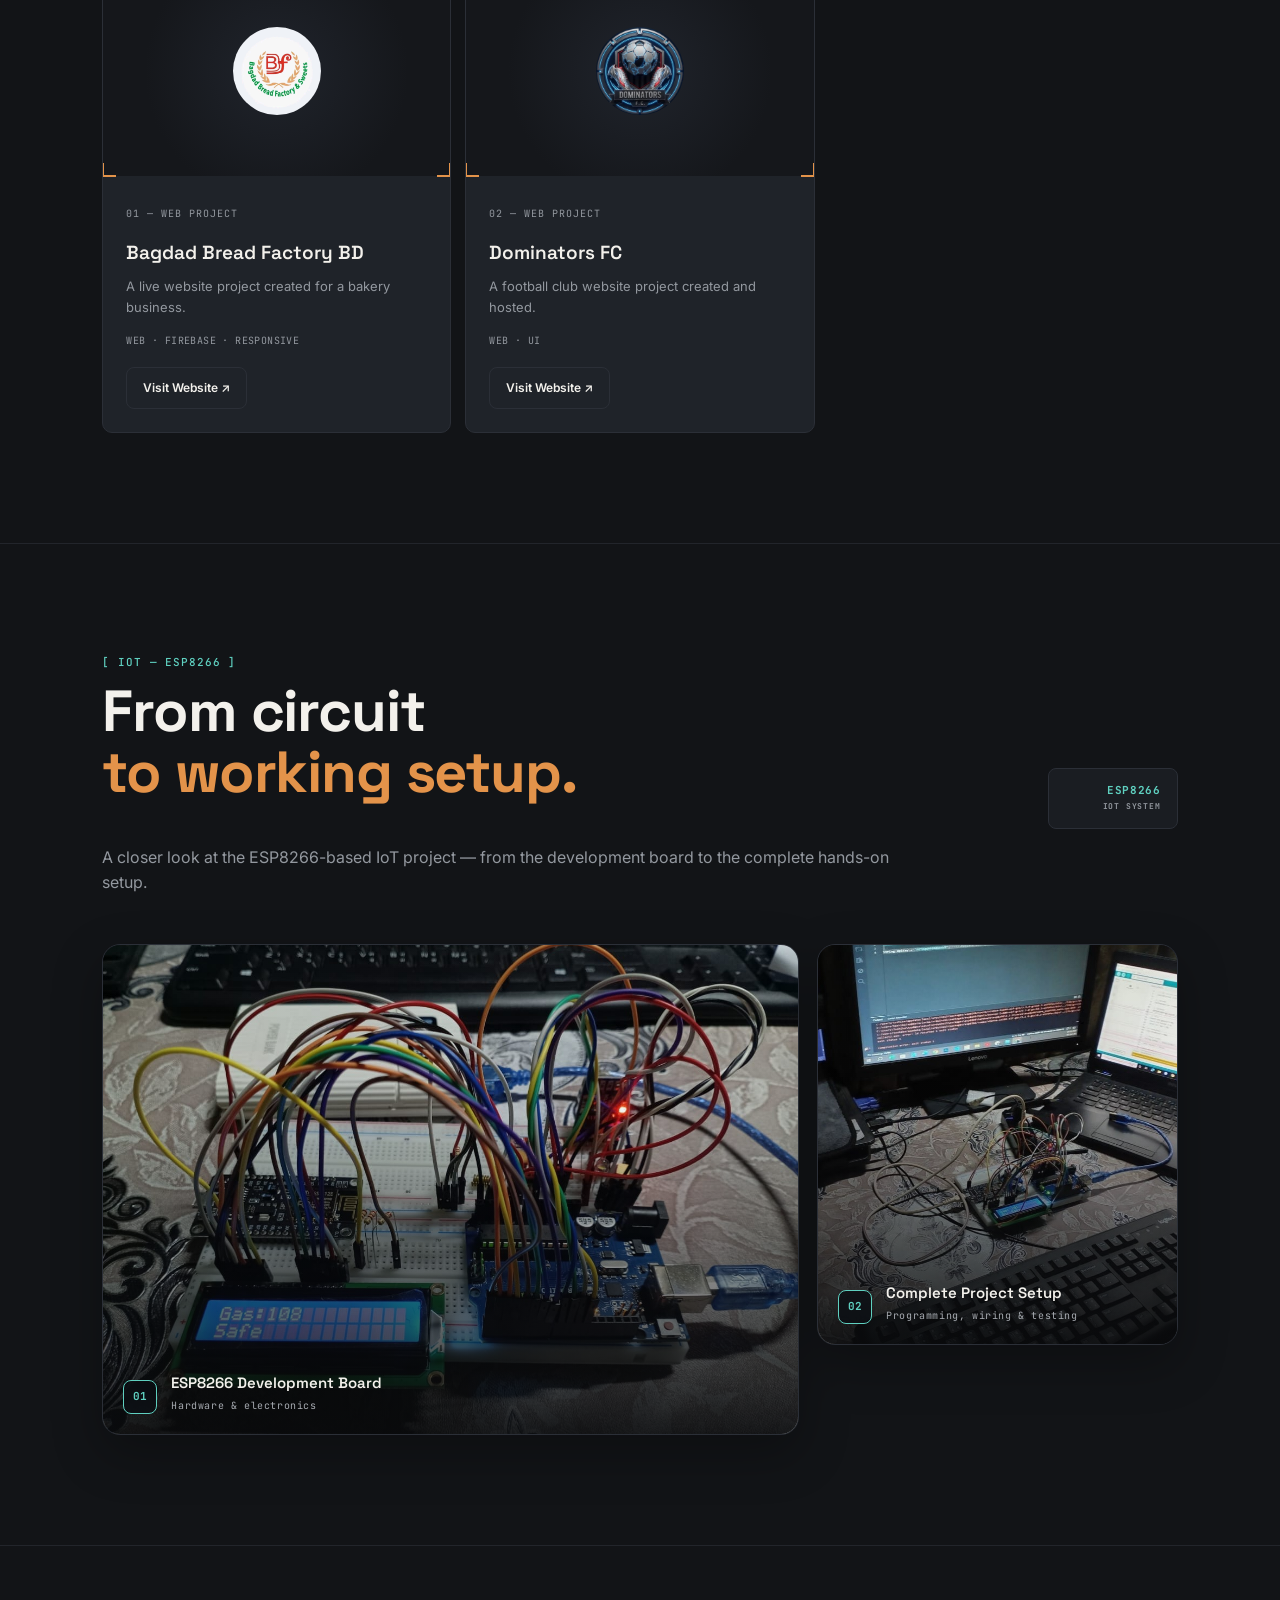
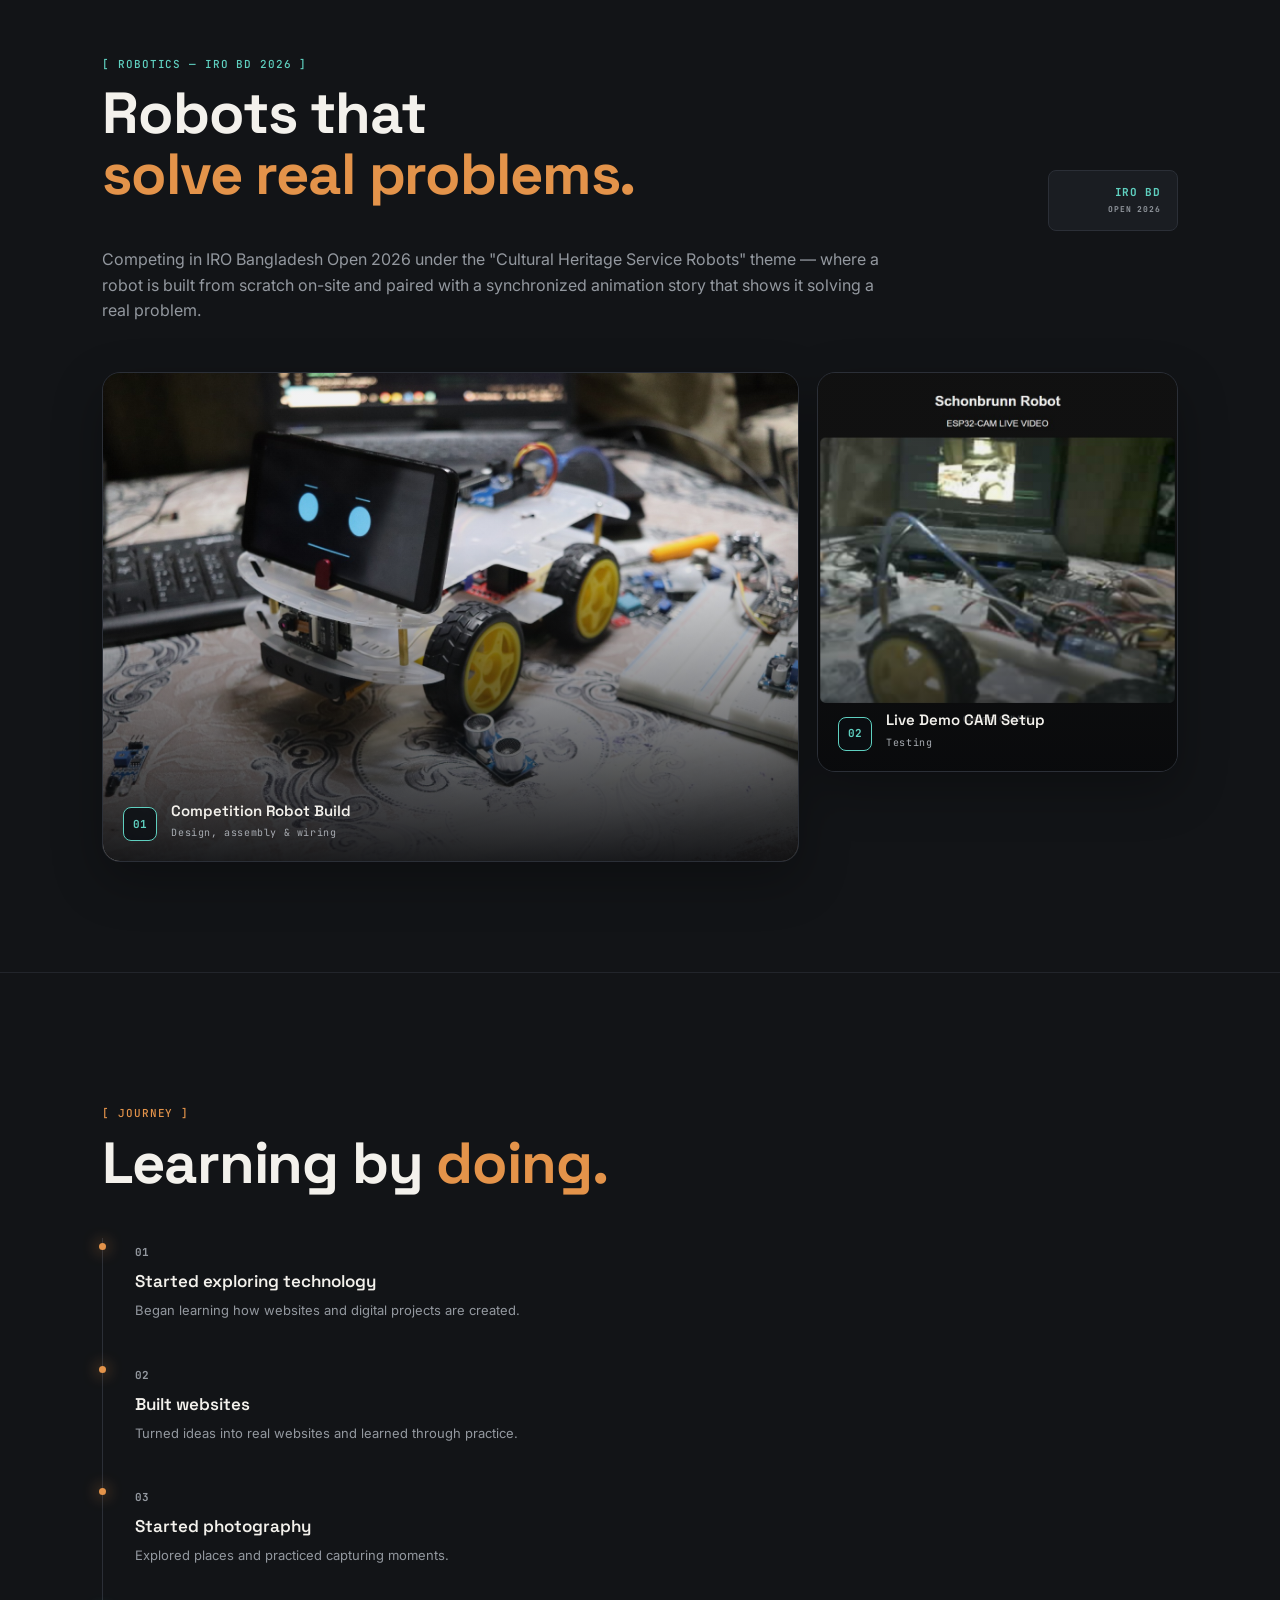
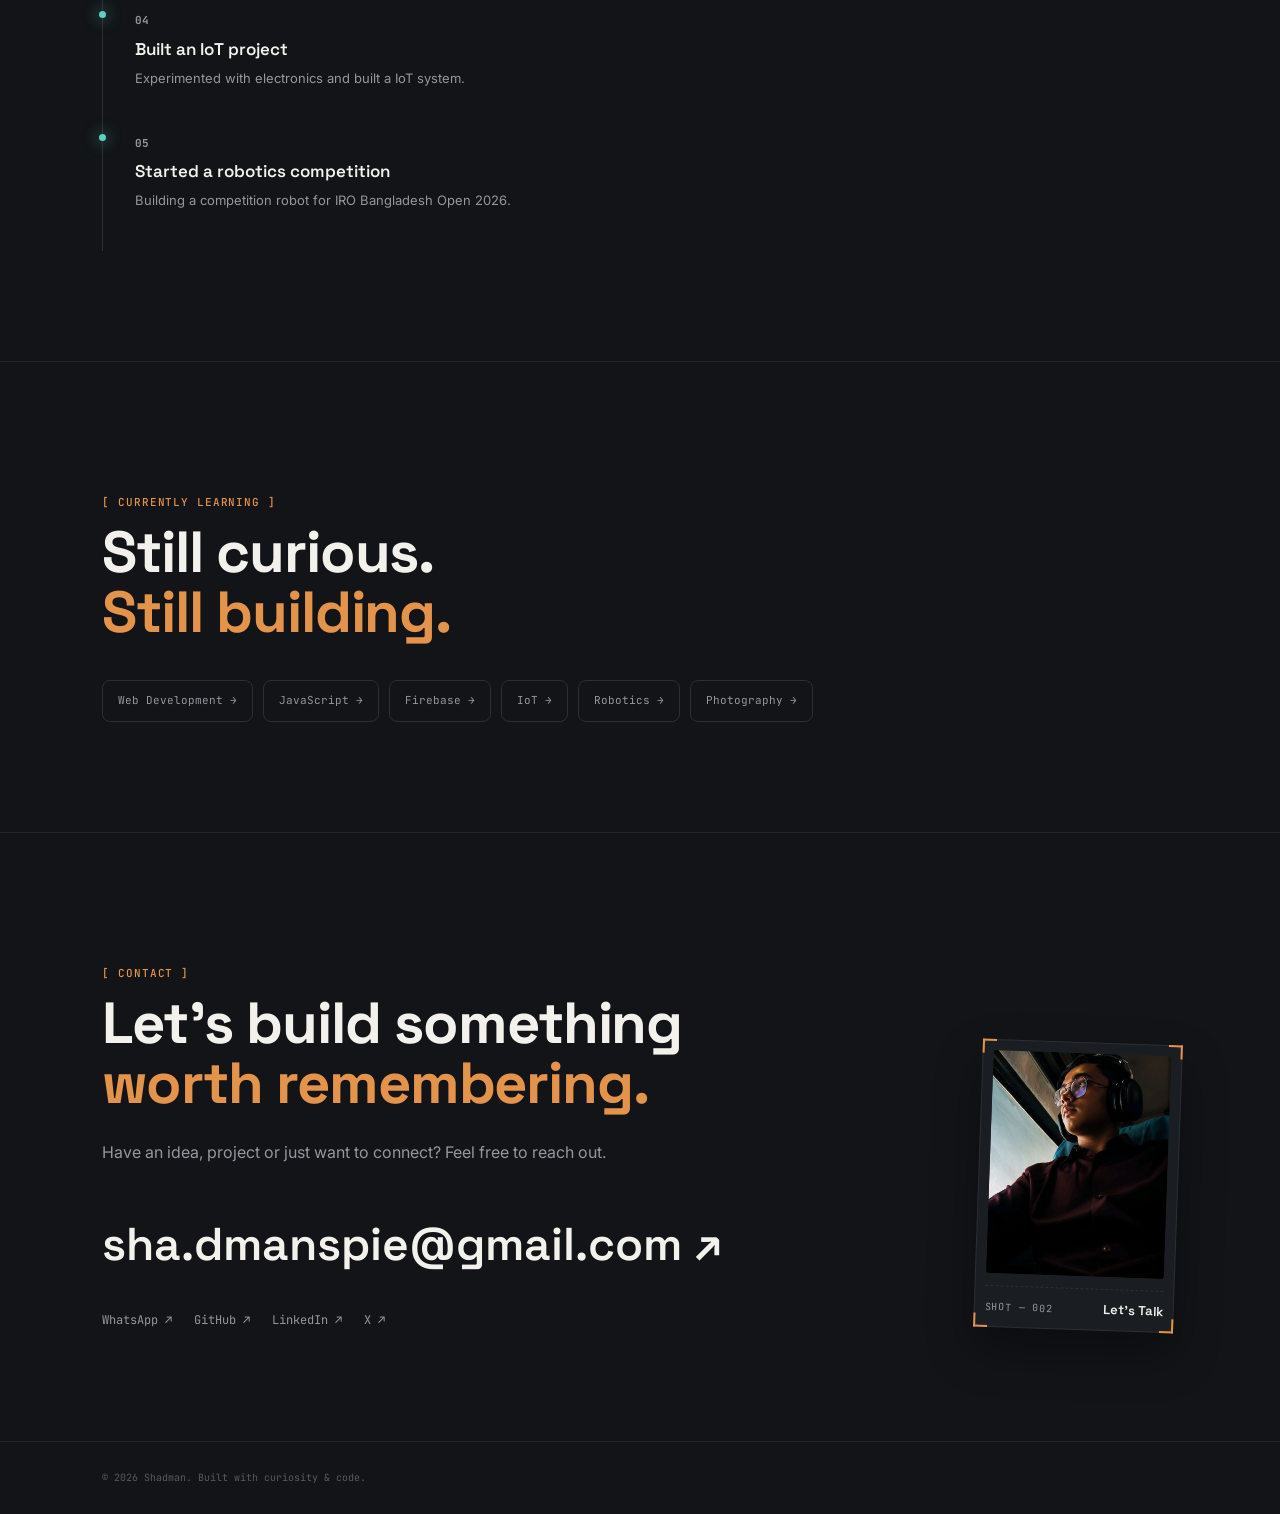
==== commit b0ffd695: "Fix duplicate social media links in contact section Removed duplicate social media links and ensured" ====
--- a/index.html
+++ b/index.html
@@ -201,7 +201,8 @@
 <div class="contact-copy">
 <p class="eyebrow">[ CONTACT ]</p><h2>Let's build something<br><span>worth remembering.</span></h2><p class="wide">Have an idea, project or just want to connect? Feel free to reach out.</p>
 <a class="email" href="mailto:sha.dmanspie@gmail.com">sha.dmanspie@gmail.com ↗</a>
-<div class="socials"><a href="https://wa.me/8801611683303">WhatsApp ↗</a><a href="https://www.facebook.com/sha.spie">Facebook ↗</a><a href="https://www.instagram.com/sha.dman_spie/">Instagram ↗</a><a href="https://github.com/shadman-sharif">GitHub ↗</a><a href="https://www.linkedin.com/in/shadmansharif2010">LinkedIn ↗</a><a href="https://x.com/shadmansuiii">X ↗</a></div>
+<div class="socials"><a href="https://wa.me/8801611683303">WhatsApp ↗</a>
+  <a href="https://github.com/shadman-sharif">GitHub ↗</a><a href="https://www.linkedin.com/in/shadmansharif2010">LinkedIn ↗</a><a href="https://x.com/shadmansuiii">X ↗</a></div>
 </div>
 <div class="frame contact-frame">
 <div class="frame-img"><img src="img/profile-placeholder.jpg" alt="Sharif Bin Aziz Shadman"></div>
@@ -214,4 +215,4 @@
 <footer>© 2026 Shadman. Built with curiosity &amp; code.</footer>
 <script src="js/script.js"></script>
 </body>
-</html>+</html>
